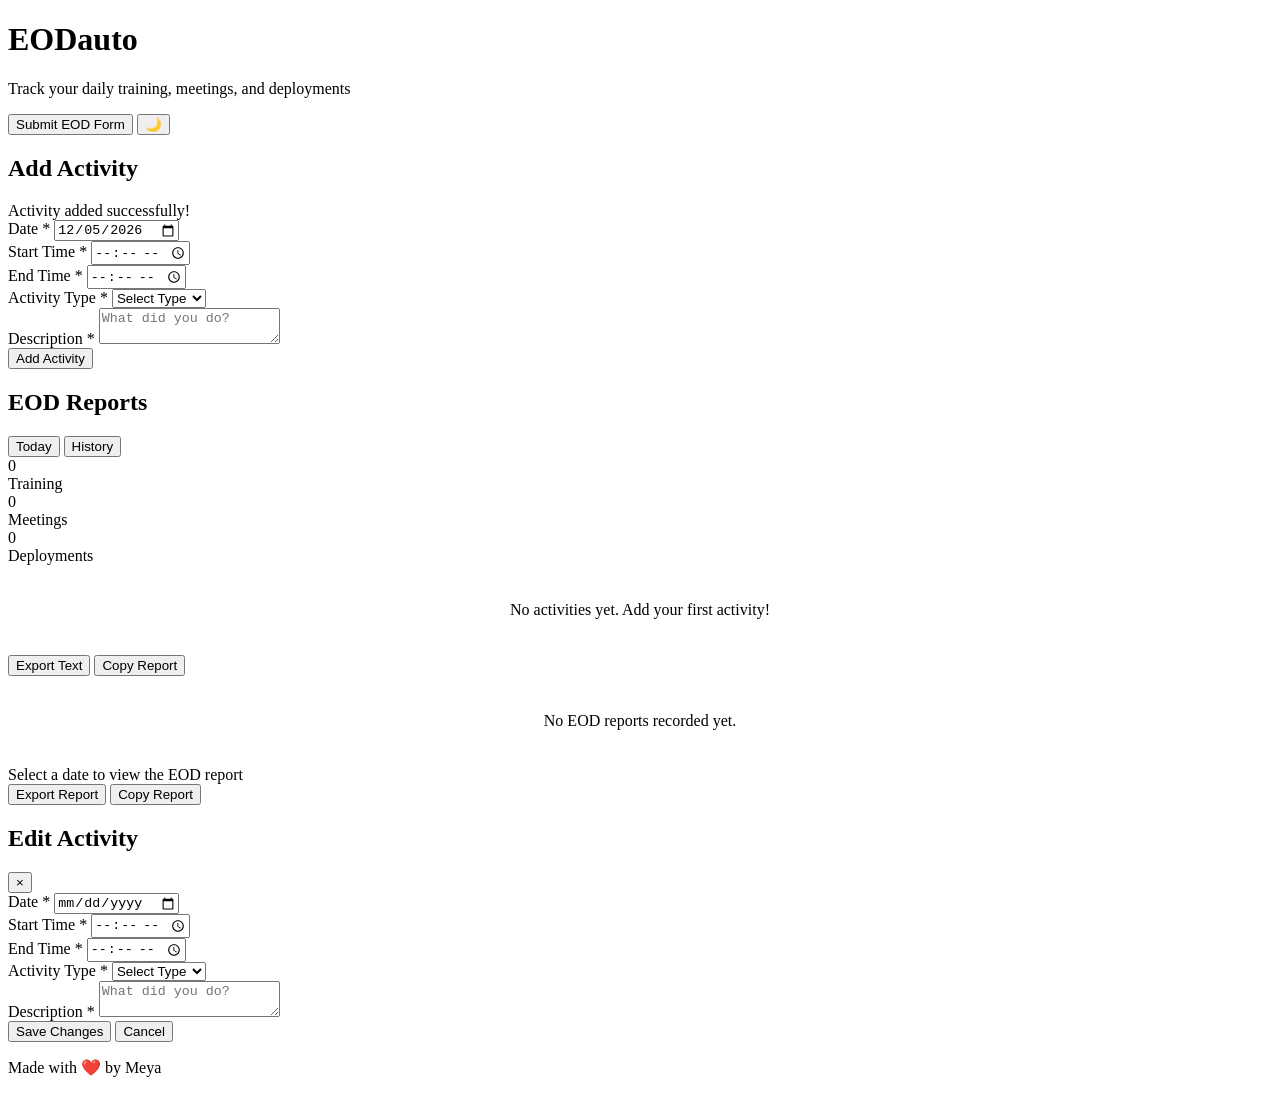
==== index.html @ 08f1afaf "moved script to script.js, added logic for existing time (auto-appends on the latest instead of curr" ====
<!DOCTYPE html>
<html lang="en">
<head>
    <meta charset="UTF-8">
    <meta name="viewport" content="width=device-width, initial-scale=1.0">
    <title>EOD Auto</title>
    <link rel="stylesheet" href="styles.css">
</head>
<body>
    <div class="toast-container" id="toastContainer"></div>

    <div class="main-wrapper">
        <div class="container">
            <header>
                <div class="header-center">
                    <h1> EODauto</h1>
                    <p>Track your daily training, meetings, and deployments</p>
                </div>
                <div class="header-actions">
                    <button class="forms-button" onclick="openForms()"> Submit EOD Form</button>
                    <button class="theme-toggle" onclick="toggleTheme()" title="Toggle light/dark mode">🌙</button>
                </div>
            </header>

            <div class="main-content">
                <!-- Input Form -->
                <div class="card">
                    <h2>Add Activity</h2>
                    
                    <div class="success" id="successMessage">Activity added successfully!</div>
                    <div class="error" id="formError"></div>

                    <form id="entryForm">
                        <div class="form-group">
                            <label for="date">Date *</label>
                            <input type="date" id="date" required>
                        </div>

                        <div class="form-group">
                            <label for="startTime">Start Time *</label>
                            <input type="time" id="startTime" required>
                        </div>

                        <div class="form-group">
                            <label for="endTime">End Time *</label>
                            <input type="time" id="endTime" required>
                        </div>

                        <div class="form-group">
                            <label for="activityType">Activity Type *</label>
                            <select id="activityType" required>
                                <option value="">Select Type</option>
                                <option value="training">Training</option>
                                <option value="meeting">Meeting</option>
                                <option value="deployment">Deployment</option>
                            </select>
                        </div>

                        <div class="form-group">
                            <label for="description">Description *</label>
                            <textarea id="description" placeholder="What did you do?" required></textarea>
                        </div>

                        <button type="submit">Add Activity</button>
                    </form>
                </div>

                <!-- Activities View -->
                <div class="card">
                    <h2>EOD Reports</h2>
                    
                    <div class="tabs">
                        <button class="tab-button active" onclick="switchTab('today')">Today</button>
                        <button class="tab-button" onclick="switchTab('history')">History</button>
                    </div>

                    <!-- Today's Tab -->
                    <div class="tab-content active" id="todayTab">
                        <div class="stats" id="stats">
                            <div class="stat">
                                <div class="stat-number" id="trainingCount">0</div>
                                <div class="stat-label">Training</div>
                            </div>
                            <div class="stat">
                                <div class="stat-number" id="meetingCount">0</div>
                                <div class="stat-label">Meetings</div>
                            </div>
                            <div class="stat">
                                <div class="stat-number" id="deploymentCount">0</div>
                                <div class="stat-label">Deployments</div>
                            </div>
                        </div>

                        <div class="entries-list" id="entriesList">
                            <p style="color: var(--text-secondary); text-align: center; padding: 20px;">No activities yet. Add your first activity!</p>
                        </div>

                        <div class="export-section">
                            <div class="export-buttons">
                                <button onclick="exportToText()"> Export Text</button>
                                <button onclick="copyToClipboard()"> Copy Report</button>
                            </div>
                        </div>
                    </div>

                    <!-- History Tab -->
                    <div class="tab-content" id="historyTab">
                        <div class="date-list" id="dateList">
                            <p style="color: var(--text-secondary); text-align: center; padding: 20px;">No EOD reports recorded yet.</p>
                        </div>

                        <div class="report-display empty" id="reportDisplay">
                            Select a date to view the EOD report
                        </div>

                        <div class="export-section">
                            <div class="export-buttons">
                                <button onclick="exportSelectedReport()"> Export Report</button>
                                <button onclick="copySelectedReport()"> Copy Report</button>
                            </div>
                        </div>
                    </div>
                </div>
            </div>
        </div>
    </div>

    <!-- Edit Modal -->
    <div class="modal" id="editModal">
        <div class="modal-content">
            <div class="modal-header">
                <h2>Edit Activity</h2>
                <button class="close-modal" onclick="closeEditModal()">&times;</button>
            </div>
            
            <form id="editForm">
                <div class="form-group">
                    <label for="editDate">Date *</label>
                    <input type="date" id="editDate" required>
                </div>

                <div class="form-group">
                    <label for="editStartTime">Start Time *</label>
                    <input type="time" id="editStartTime" required>
                </div>

                <div class="form-group">
                    <label for="editEndTime">End Time *</label>
                    <input type="time" id="editEndTime" required>
                </div>

                <div class="form-group">
                    <label for="editActivityType">Activity Type *</label>
                    <select id="editActivityType" required>
                        <option value="">Select Type</option>
                        <option value="training">Training</option>
                        <option value="meeting">Meeting</option>
                        <option value="deployment">Deployment</option>
                    </select>
                </div>

                <div class="form-group">
                    <label for="editDescription">Description *</label>
                    <textarea id="editDescription" placeholder="What did you do?" required></textarea>
                </div>

                <div class="error" id="editError"></div>

                <div class="modal-buttons">
                    <button type="submit">Save Changes</button>
                    <button type="button" onclick="closeEditModal()">Cancel</button>
                </div>
            </form>
        </div>
    </div>

    <footer>
        <p>Made with <span class="love-heart">❤️</span> by Meya</p>
    </footer>

    <script src="script.js"></script>
</body>
</html>
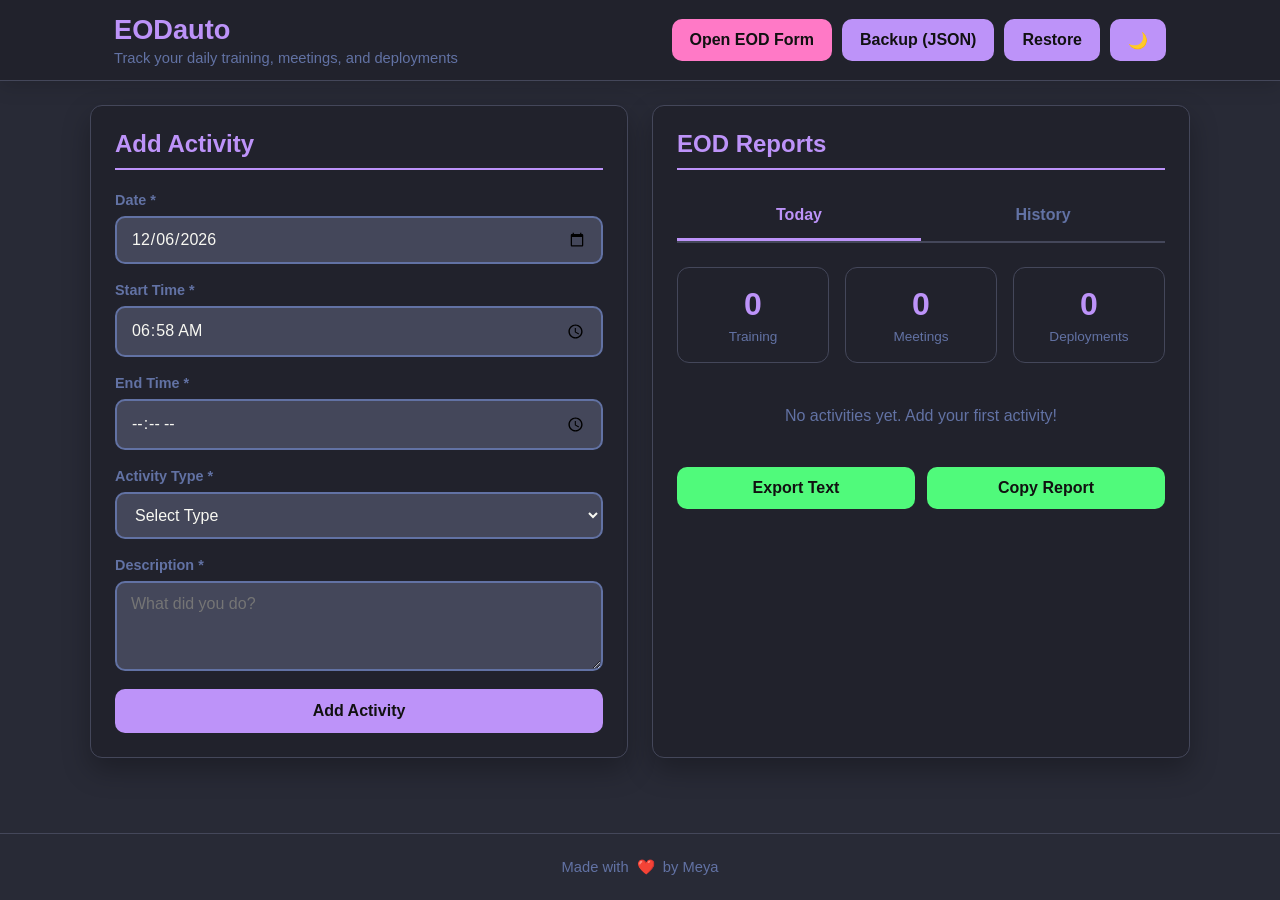
==== commit 9b73e659: "feat: redesign header, implement JSON backup/restore, and optimize mobile experience" ====
--- a/index.html
+++ b/index.html
@@ -1,183 +1,525 @@
 <!DOCTYPE html>
 <html lang="en">
+
 <head>
     <meta charset="UTF-8">
     <meta name="viewport" content="width=device-width, initial-scale=1.0">
-    <title>EOD Auto</title>
+    <title>EODauto</title>
+
     <link rel="stylesheet" href="styles.css">
 </head>
+
 <body>
+
+    <!-- Toast Notifications -->
     <div class="toast-container" id="toastContainer"></div>
 
-    <div class="main-wrapper">
+    <!-- Header -->
+    <header class="site-header">
+
+        <div class="header-content">
+
+            <div class="header-branding">
+                <h1>EODauto</h1>
+                <p>Track your daily training, meetings, and deployments</p>
+            </div>
+
+            <!-- Mobile Menu Button -->
+            <button
+                id="menuToggle"
+                class="menu-toggle"
+                aria-label="Toggle navigation"
+                aria-expanded="false"
+                aria-controls="headerControls">
+
+                <span></span>
+                <span></span>
+                <span></span>
+
+            </button>
+
+            <!-- Navigation -->
+            <nav
+                id="headerControls"
+                class="header-controls"
+                aria-label="Application Navigation">
+
+                <button
+                    class="forms-button"
+                    id="formsBtn"
+                    type="button">
+
+                    Open EOD Form
+
+                </button>
+
+                <button
+                    class="backup-button"
+                    id="backupBtn"
+                    type="button">
+
+                    Backup (JSON)
+
+                </button>
+
+                <button
+                    class="restore-button"
+                    id="restoreBtn"
+                    type="button">
+
+                    Restore
+
+                </button>
+
+                <input
+                    class="restore-input"
+                    id="restoreInput"
+                    type="file"
+                    accept="application/json,.json">
+
+                <button
+                    class="theme-toggle"
+                    id="themeToggle"
+                    type="button"
+                    title="Toggle Theme">
+
+                    🌙
+                </button>
+            </nav>
+        </div>
+    </header>
+
+    <!-- Main -->
+    <main class="main-wrapper">
+
         <div class="container">
-            <header>
-                <div class="header-center">
-                    <h1> EODauto</h1>
-                    <p>Track your daily training, meetings, and deployments</p>
-                </div>
-                <div class="header-actions">
-                    <button class="forms-button" onclick="openForms()"> Submit EOD Form</button>
-                    <button class="theme-toggle" onclick="toggleTheme()" title="Toggle light/dark mode">🌙</button>
-                </div>
-            </header>
 
             <div class="main-content">
-                <!-- Input Form -->
-                <div class="card">
+
+                <!-- Activity Form -->
+                <section class="card">
+
                     <h2>Add Activity</h2>
-                    
-                    <div class="success" id="successMessage">Activity added successfully!</div>
-                    <div class="error" id="formError"></div>
+
+                    <div
+                        class="success"
+                        id="successMessage">
+
+                        Activity added successfully!
+                    </div>
+
+                    <div
+                        class="error"
+                        id="formError">
+                    </div>
 
                     <form id="entryForm">
                         <div class="form-group">
-                            <label for="date">Date *</label>
-                            <input type="date" id="date" required>
+                            <label for="date">
+                                Date *
+                            </label>
+
+                            <input
+                                type="date"
+                                id="date"
+                                required>
                         </div>
 
                         <div class="form-group">
-                            <label for="startTime">Start Time *</label>
-                            <input type="time" id="startTime" required>
+
+                            <label for="startTime">
+                                Start Time *
+                            </label>
+
+                            <input
+                                type="time"
+                                id="startTime"
+                                required>
+
                         </div>
 
                         <div class="form-group">
-                            <label for="endTime">End Time *</label>
-                            <input type="time" id="endTime" required>
+                            <label for="endTime">
+                                End Time *
+                            </label>
+
+                            <input
+                                type="time"
+                                id="endTime"
+                                required>
                         </div>
 
                         <div class="form-group">
-                            <label for="activityType">Activity Type *</label>
-                            <select id="activityType" required>
+                            <label for="activityType">
+                                Activity Type *
+                            </label>
+
+                            <select
+                                id="activityType"
+                                required>
+
                                 <option value="">Select Type</option>
                                 <option value="training">Training</option>
                                 <option value="meeting">Meeting</option>
                                 <option value="deployment">Deployment</option>
+
                             </select>
+
                         </div>
 
                         <div class="form-group">
-                            <label for="description">Description *</label>
-                            <textarea id="description" placeholder="What did you do?" required></textarea>
-                        </div>
-
-                        <button type="submit">Add Activity</button>
+
+                            <label for="description">
+                                Description *
+                            </label>
+
+                            <textarea
+                                id="description"
+                                placeholder="What did you do?"
+                                required></textarea>
+                        </div>
+
+                        <button type="submit">
+                            Add Activity
+                        </button>
                     </form>
-                </div>
-
-                <!-- Activities View -->
-                <div class="card">
+                </section>
+
+                <!-- Reports -->
+                <section class="card">
+
                     <h2>EOD Reports</h2>
-                    
-                    <div class="tabs">
-                        <button class="tab-button active" onclick="switchTab('today')">Today</button>
-                        <button class="tab-button" onclick="switchTab('history')">History</button>
+                    <div
+                        class="tabs"
+                        id="reportTabs">
+
+                        <button
+                            class="tab-button active"
+                            data-tab="today">
+                            Today
+                        </button>
+
+                        <button
+                            class="tab-button"
+                            data-tab="history">
+                            History
+                        </button>
                     </div>
 
-                    <!-- Today's Tab -->
-                    <div class="tab-content active" id="todayTab">
-                        <div class="stats" id="stats">
+                    <!-- Today -->
+
+                    <div
+                        class="tab-content active"
+                        id="todayTab">
+                        <div
+                            class="stats"
+                            id="stats">
                             <div class="stat">
-                                <div class="stat-number" id="trainingCount">0</div>
-                                <div class="stat-label">Training</div>
+                                <div
+                                    class="stat-number"
+                                    id="trainingCount">
+                                    0
+                                </div>
+                                <div class="stat-label">
+                                    Training
+                                </div>
                             </div>
                             <div class="stat">
-                                <div class="stat-number" id="meetingCount">0</div>
-                                <div class="stat-label">Meetings</div>
+                                <div
+                                    class="stat-number"
+                                    id="meetingCount">
+                                    0
+                                </div>
+                                <div class="stat-label">
+                                    Meetings
+                                </div>
                             </div>
+
                             <div class="stat">
-                                <div class="stat-number" id="deploymentCount">0</div>
-                                <div class="stat-label">Deployments</div>
+
+                                <div
+                                    class="stat-number"
+                                    id="deploymentCount">
+                                    0
+                                </div>
+
+                                <div class="stat-label">
+                                    Deployments
+                                </div>
                             </div>
                         </div>
 
-                        <div class="entries-list" id="entriesList">
-                            <p style="color: var(--text-secondary); text-align: center; padding: 20px;">No activities yet. Add your first activity!</p>
+                        <div
+                            class="entries-list"
+                            id="entriesList">
+
+                            <p class="empty-message">
+                                No activities yet. Add your first activity!
+                            </p>
                         </div>
 
                         <div class="export-section">
+
                             <div class="export-buttons">
-                                <button onclick="exportToText()"> Export Text</button>
-                                <button onclick="copyToClipboard()"> Copy Report</button>
+
+                                <button id="exportTextBtn">
+
+                                    Export Text
+
+                                </button>
+
+                                <button id="copyReportBtn">
+
+                                    Copy Report
+
+                                </button>
                             </div>
                         </div>
                     </div>
 
-                    <!-- History Tab -->
-                    <div class="tab-content" id="historyTab">
-                        <div class="date-list" id="dateList">
-                            <p style="color: var(--text-secondary); text-align: center; padding: 20px;">No EOD reports recorded yet.</p>
-                        </div>
-
-                        <div class="report-display empty" id="reportDisplay">
+                    <!-- History -->
+
+                    <div
+                        class="tab-content"
+                        id="historyTab">
+
+                        <div
+                            class="date-list"
+                            id="dateList">
+
+                            <p class="empty-message">
+
+                                No EOD reports recorded yet.
+
+                            </p>
+                        </div>
+
+                        <div
+                            class="report-display empty"
+                            id="reportDisplay">
+
                             Select a date to view the EOD report
+
                         </div>
 
                         <div class="export-section">
+
                             <div class="export-buttons">
-                                <button onclick="exportSelectedReport()"> Export Report</button>
-                                <button onclick="copySelectedReport()"> Copy Report</button>
+
+                                <button id="exportHistoryBtn">
+
+                                    Export Report
+
+                                </button>
+
+                                <button id="copyHistoryBtn">
+
+                                    Copy Report
+
+                                </button>
                             </div>
                         </div>
                     </div>
-                </div>
+                </section>
             </div>
         </div>
-    </div>
+    </main>
 
     <!-- Edit Modal -->
-    <div class="modal" id="editModal">
+
+    <div
+        class="modal"
+        id="editModal">
+
         <div class="modal-content">
+
             <div class="modal-header">
+
                 <h2>Edit Activity</h2>
-                <button class="close-modal" onclick="closeEditModal()">&times;</button>
+
             </div>
-            
+
             <form id="editForm">
+
                 <div class="form-group">
-                    <label for="editDate">Date *</label>
-                    <input type="date" id="editDate" required>
+
+                    <label for="editDate">
+                        Date *
+                    </label>
+
+                    <input
+                        type="date"
+                        id="editDate"
+                        required>
+
                 </div>
 
                 <div class="form-group">
-                    <label for="editStartTime">Start Time *</label>
-                    <input type="time" id="editStartTime" required>
+
+                    <label for="editStartTime">
+                        Start Time *
+                    </label>
+
+                    <input
+                        type="time"
+                        id="editStartTime"
+                        required>
+
                 </div>
 
                 <div class="form-group">
-                    <label for="editEndTime">End Time *</label>
-                    <input type="time" id="editEndTime" required>
+
+                    <label for="editEndTime">
+                        End Time *
+                    </label>
+
+                    <input
+                        type="time"
+                        id="editEndTime"
+                        required>
+
                 </div>
 
                 <div class="form-group">
-                    <label for="editActivityType">Activity Type *</label>
-                    <select id="editActivityType" required>
+
+                    <label for="editActivityType">
+                        Activity Type *
+                    </label>
+
+                    <select
+                        id="editActivityType"
+                        required>
+
                         <option value="">Select Type</option>
                         <option value="training">Training</option>
                         <option value="meeting">Meeting</option>
                         <option value="deployment">Deployment</option>
+
                     </select>
+
                 </div>
 
                 <div class="form-group">
-                    <label for="editDescription">Description *</label>
-                    <textarea id="editDescription" placeholder="What did you do?" required></textarea>
-                </div>
-
-                <div class="error" id="editError"></div>
+
+                    <label for="editDescription">
+
+                        Description *
+
+                    </label>
+
+                    <textarea
+                        id="editDescription"
+                        required></textarea>
+
+                </div>
+
+                <div
+                    class="error"
+                    id="editError">
+
+                </div>
 
                 <div class="modal-buttons">
-                    <button type="submit">Save Changes</button>
-                    <button type="button" onclick="closeEditModal()">Cancel</button>
+
+                    <button type="submit">
+
+                        Save Changes
+
+                    </button>
+
+                    <button
+                        type="button"
+                        id="cancelEditBtn">
+
+                        Cancel
+
+                    </button>
                 </div>
             </form>
         </div>
     </div>
 
+    <!-- Backup Modal -->
+<div
+    id="backupModal"
+    class="modal">
+
+    <div class="modal-content backup-modal">
+
+        <div class="modal-header">
+
+            <h2>Backup Activities</h2>
+
+            <p class="modal-subtitle">
+                Select which dates you want to include in the backup.
+            </p>
+
+        </div>
+
+        <div class="backup-controls">
+
+            <label class="checkbox-row">
+
+                <input
+                    type="checkbox"
+                    id="backupSelectAll"
+                    checked>
+
+                <span>Select All</span>
+            </label>
+        </div>
+
+        <div
+            id="backupDateList"
+            class="backup-date-list">
+
+            <!-- Populated by JavaScript -->
+
+        </div>
+
+        <div
+            id="backupSummary"
+            class="backup-summary">
+
+            Selected:
+            <strong>0 dates</strong>
+            •
+            <strong>0 activities</strong>
+
+        </div>
+
+        <div class="modal-actions">
+
+            <button
+                type="button"
+                id="cancelBackupBtn"
+                class="btn-secondary">
+
+                Cancel
+
+            </button>
+
+            <button
+                type="button"
+                id="confirmBackupBtn"
+                class="btn-primary">
+
+                Download Backup
+
+            </button>
+        </div>
+    </div>
+</div>
+
     <footer>
-        <p>Made with <span class="love-heart">❤️</span> by Meya</p>
+        <p>
+            Made with
+            <span class="love-heart">❤️</span>
+            by Meya
+        </p>
     </footer>
 
     <script src="script.js"></script>
+
 </body>
 </html>
--- a/styles.css
+++ b/styles.css
@@ -0,0 +1,2016 @@
+/* =========================================================
+   RESET
+========================================================= */
+
+*,
+*::before,
+*::after{
+    margin:0;
+    padding:0;
+    box-sizing:border-box;
+}
+
+/* =========================================================
+   THEME VARIABLES
+========================================================= */
+
+:root{
+
+    --bg-primary:#282a36;
+    --bg-secondary:#21222c;
+
+    --card-bg:#21222c;
+
+    --text-primary:#f8f8f2;
+    --text-secondary:#6272a4;
+
+    --border:#44475a;
+
+    --primary:#bd93f9;
+    --primary-hover:#a080d5;
+
+    --success:#50fa7b;
+    --danger:#ff5555;
+    --info:#8be9fd;
+
+    --input-bg:#44475a;
+    --input-border:#6272a4;
+
+    --shadow:0 12px 28px rgba(0,0,0,.28);
+
+    --radius:12px;
+
+    --transition:.25s ease;
+
+}
+
+/* =========================================================
+   LIGHT MODE
+========================================================= */
+
+body.light-mode{
+
+    --bg-primary:#f7f8fb;
+    --bg-secondary:#ffffff;
+
+    --card-bg:#ffffff;
+
+    --text-primary:#2d2d3d;
+    --text-secondary:#a68ccf;
+
+    --border:#e6e4ef;
+
+    --input-bg:#f5f5f5;
+    --input-border:#dddddd;
+
+}
+
+/* =========================================================
+   BODY
+========================================================= */
+
+html{
+
+    scroll-behavior:smooth;
+
+}
+
+body{
+
+    font-family:
+        -apple-system,
+        BlinkMacSystemFont,
+        "Segoe UI",
+        Roboto,
+        sans-serif;
+
+    background:var(--bg-primary);
+
+    color:var(--text-primary);
+
+    margin:0;
+
+    min-height:100vh;
+
+    display:flex;
+
+    flex-direction:column;
+
+    transition:
+        background .3s,
+        color .3s;
+
+}
+
+/* =========================================================
+   WRAPPER
+========================================================= */
+
+.main-wrapper{
+
+    flex:1;
+
+    padding:24px;
+
+}
+
+.container{
+
+    width:min(1100px,100%);
+
+    margin-inline:auto;
+
+}
+
+/* =========================================================
+   HEADER
+========================================================= */
+
+.site-header{
+
+    position:sticky;
+
+    top:0;
+
+    z-index:1000;
+
+    background:var(--card-bg);
+
+    border-bottom:1px solid var(--border);
+
+    box-shadow:0 4px 20px rgba(0,0,0,.15);
+
+    backdrop-filter:blur(12px);
+
+}
+
+.header-content{
+
+    width:min(1100px,100%);
+
+    margin:auto;
+
+    display:flex;
+
+    justify-content:space-between;
+
+    align-items:center;
+
+    gap:24px;
+
+    padding:14px 24px;
+
+}
+
+.header-branding{
+
+    display:flex;
+
+    flex-direction:column;
+
+    gap:4px;
+
+}
+
+.header-branding h1{
+
+    color:var(--primary);
+
+    font-size:1.7rem;
+
+    font-weight:700;
+
+}
+
+.header-branding p{
+
+    color:var(--text-secondary);
+
+    font-size:.92rem;
+
+}
+
+/* =========================================================
+   NAVIGATION
+========================================================= */
+
+.header-controls{
+
+    display:flex;
+
+    align-items:center;
+
+    gap:10px;
+
+}
+
+/* =========================================================
+   BUTTON BASE
+========================================================= */
+
+.header-controls button,
+.menu-toggle{
+
+    border:none;
+
+    border-radius:10px;
+
+    cursor:pointer;
+
+    font-weight:600;
+
+    transition:all var(--transition);
+
+}
+
+.header-controls button{
+
+    min-height:42px;
+
+    padding:0 18px;
+
+    white-space:nowrap;
+
+}
+
+/* =========================================================
+   BUTTON COLORS
+========================================================= */
+
+.forms-button{
+
+    background:#ff79c6;
+
+    color:#111;
+
+}
+
+.forms-button:hover{
+
+    background:#ff5ca7;
+
+}
+
+.backup-button,
+.restore-button,
+.theme-toggle{
+
+    background:var(--primary);
+
+    color:#111;
+
+}
+
+.backup-button:hover,
+.restore-button:hover,
+.theme-toggle:hover{
+
+    background:var(--primary-hover);
+
+}
+
+/* =========================================================
+   HAMBURGER
+========================================================= */
+
+.menu-toggle{
+
+    display:none;
+
+    width:46px;
+
+    height:46px;
+
+    background:transparent;
+
+    padding:0;
+
+}
+
+.menu-toggle span{
+
+    display:block;
+
+    width:24px;
+
+    height:2px;
+
+    background:var(--text-primary);
+
+    margin:5px auto;
+
+    transition:.25s;
+
+}
+
+.menu-toggle.active span:nth-child(1){
+
+    transform:
+        translateY(7px)
+        rotate(45deg);
+
+}
+
+.menu-toggle.active span:nth-child(2){
+
+    opacity:0;
+
+}
+
+.menu-toggle.active span:nth-child(3){
+
+    transform:
+        translateY(-7px)
+        rotate(-45deg);
+
+}
+
+.restore-input{
+
+    display:none;
+
+}
+
+/* =========================================================
+   MAIN GRID
+========================================================= */
+
+.main-content{
+
+    display:grid;
+
+    grid-template-columns:
+
+        minmax(320px,1fr)
+        minmax(320px,1fr);
+
+    gap:24px;
+
+}
+
+/* =========================================================
+   CARDS
+========================================================= */
+
+.card{
+
+    background:var(--card-bg);
+
+    border:1px solid var(--border);
+
+    border-radius:var(--radius);
+
+    padding:24px;
+
+    box-shadow:var(--shadow);
+
+}
+
+.card h2{
+
+    color:var(--primary);
+
+    margin-bottom:22px;
+
+    padding-bottom:10px;
+
+    border-bottom:2px solid var(--primary);
+
+}
+
+.modal-buttons,
+.modal-actions{
+
+    display:flex;
+
+    justify-content:flex-end;
+
+    gap:12px;
+
+    padding:20px 24px 24px;
+
+}
+
+.modal-actions button{
+
+    border:none;
+
+    border-radius:var(--radius);
+
+    padding:12px 22px;
+
+    cursor:pointer;
+
+    font-weight:600;
+
+    transition:var(--transition);
+
+}
+
+/* Cancel Button */
+
+#cancelBackupBtn{
+
+    background:transparent;
+
+    color:var(--text-secondary);
+
+    border:1px solid var(--border);
+
+}
+
+#cancelBackupBtn:hover{
+
+    background:var(--border);
+
+    color:var(--text-primary);
+
+}
+
+/* Download Button */
+
+#confirmBackupBtn{
+
+    background:var(--primary);
+
+    color:var(--text-primary);
+
+}
+
+#confirmBackupBtn:hover{
+
+    background:var(--primary-hover);
+
+    transform:translateY(-2px);
+
+}
+
+.btn-secondary{
+
+    background:transparent;
+
+    color:var(--text-secondary);
+
+    border:1px solid var(--border);
+
+}
+
+.btn-secondary:hover{
+
+    background:var(--border);
+
+    color:var(--text-primary);
+
+}
+
+.btn-primary{
+
+    background:var(--primary);
+
+    color:var(--text-primary);
+
+}
+
+.btn-primary:hover{
+
+    background:var(--primary-hover);
+
+    transform:translateY(-2px);
+
+}
+    .entry-actions{
+
+        flex-direction:column;
+
+    }
+
+    .edit-btn,
+    .delete-btn{
+
+        width:100%;
+
+    }
+
+    .modal-buttons button[type="button"],
+#cancelBackupBtn{
+
+    background:transparent;
+
+    color:var(--text-secondary);
+
+    border:1px solid var(--border);
+
+}
+
+.modal-buttons button[type="button"]:hover,
+#cancelBackupBtn:hover{
+
+    background:var(--border);
+
+    color:var(--text-primary);
+
+}
+
+
+/* =========================================================
+   MOBILE
+========================================================= */
+
+@media (max-width:900px){
+
+    .main-content{
+
+        grid-template-columns:1fr;
+
+    }
+
+}
+
+@media (max-width:640px){
+
+    .main-wrapper{
+
+        padding:16px;
+
+    }
+
+    .header-content{
+
+        flex-wrap:wrap;
+
+        gap:16px;
+
+        padding:14px 16px;
+
+    }
+
+    .menu-toggle{
+
+        display:block;
+
+    }
+
+    .header-controls{
+
+        display:none;
+
+        width:100%;
+
+        flex-direction:column;
+
+        gap:12px;
+
+        animation:menuDrop .25s ease;
+
+    }
+
+    .header-controls.show{
+
+        display:flex;
+
+    }
+
+    .header-controls button{
+
+        width:100%;
+
+    }
+
+}
+
+@keyframes menuDrop{
+
+    from{
+
+        opacity:0;
+
+        transform:translateY(-12px);
+
+    }
+
+    to{
+
+        opacity:1;
+
+        transform:none;
+
+    }
+
+}
+/* =========================================================
+   FORM ELEMENTS
+========================================================= */
+
+.form-group{
+    display:flex;
+    flex-direction:column;
+    gap:8px;
+    margin-bottom:18px;
+}
+
+label{
+    font-size:.9rem;
+    font-weight:600;
+    color:var(--text-secondary);
+}
+
+input,
+select,
+textarea{
+
+    width:100%;
+
+    border:2px solid var(--input-border);
+
+    border-radius:10px;
+
+    background:var(--input-bg);
+
+    color:var(--text-primary);
+
+    padding:12px 14px;
+
+    font:inherit;
+
+    transition:
+        border-color .2s,
+        box-shadow .2s,
+        background .2s;
+
+}
+
+input:focus,
+select:focus,
+textarea:focus{
+
+    outline:none;
+
+    border-color:var(--primary);
+
+    box-shadow:
+        0 0 0 4px rgba(189,147,249,.12);
+
+}
+
+textarea{
+
+    resize:vertical;
+
+    min-height:90px;
+
+}
+
+/* =========================================================
+   BUTTONS
+========================================================= */
+
+button{
+
+    border:none;
+
+    border-radius:10px;
+
+    cursor:pointer;
+
+    font:inherit;
+
+    font-weight:600;
+
+    transition:.2s;
+
+}
+
+form button[type="submit"]{
+
+    width:100%;
+
+    background:var(--primary);
+
+    color:#111;
+
+    padding:13px;
+
+}
+
+form button[type="submit"]:hover{
+
+    background:var(--primary-hover);
+
+}
+
+button:active{
+
+    transform:scale(.98);
+
+}
+
+/* =========================================================
+   SUCCESS / ERROR
+========================================================= */
+
+.success,
+.error{
+
+    display:none;
+
+    border-radius:10px;
+
+    padding:12px 16px;
+
+    margin-bottom:18px;
+
+    font-weight:600;
+
+}
+
+.success{
+
+    background:var(--success);
+
+    color:#111;
+
+}
+
+.error{
+
+    background:rgba(255,85,85,.15);
+
+    color:var(--danger);
+
+    border:1px solid rgba(255,85,85,.3);
+
+}
+
+.success.show,
+.error.show{
+
+    display:block;
+
+}
+
+/* =========================================================
+   TABS
+========================================================= */
+
+.tabs{
+
+    display:flex;
+
+    margin-bottom:24px;
+
+    border-bottom:2px solid var(--border);
+
+}
+
+.tab-button{
+
+    flex:1;
+
+    background:none;
+
+    color:var(--text-secondary);
+
+    border-radius:0;
+
+    padding:14px;
+
+    border-bottom:3px solid transparent;
+
+}
+
+.tab-button.active{
+
+    color:var(--primary);
+
+    border-bottom-color:var(--primary);
+
+}
+
+.tab-content{
+
+    display:none;
+
+}
+
+.tab-content.active{
+
+    display:block;
+
+}
+
+/* =========================================================
+   STATS
+========================================================= */
+
+.stats{
+
+    display:grid;
+
+    grid-template-columns:repeat(3,1fr);
+
+    gap:16px;
+
+    margin-bottom:24px;
+
+}
+
+.stat{
+
+    background:var(--bg-secondary);
+
+    border:1px solid var(--border);
+
+    border-radius:12px;
+
+    padding:18px;
+
+    text-align:center;
+
+    transition:.25s;
+
+}
+
+.stat:hover{
+
+    transform:translateY(-4px);
+
+}
+
+.stat-number{
+
+    font-size:2rem;
+
+    color:var(--primary);
+
+    font-weight:700;
+
+}
+
+.stat-label{
+
+    margin-top:6px;
+
+    color:var(--text-secondary);
+
+    font-size:.85rem;
+
+}
+
+/* =========================================================
+   ENTRIES
+========================================================= */
+
+.entries-list{
+
+    display:flex;
+
+    flex-direction:column;
+
+    gap:12px;
+
+    max-height:420px;
+
+    overflow:auto;
+
+}
+
+.entry-item{
+
+    display:flex;
+
+    justify-content:space-between;
+
+    align-items:flex-start;
+
+    gap:16px;
+
+    background:var(--bg-secondary);
+
+    border-left:5px solid var(--primary);
+
+    border-radius:12px;
+
+    padding:16px;
+
+    transition:.2s;
+
+}
+
+.entry-item:hover{
+
+    transform:translateX(4px);
+
+}
+
+.entry-item.training{
+
+    border-left-color:#8be9fd;
+
+}
+
+.entry-item.meeting{
+
+    border-left-color:#ff5555;
+
+}
+
+.entry-item.deployment{
+
+    border-left-color:#50fa7b;
+
+}
+
+.entry-content{
+
+    flex:1;
+
+}
+
+.entry-time{
+
+    font-weight:700;
+
+    margin-bottom:6px;
+
+}
+
+.entry-description{
+
+    color:var(--text-secondary);
+
+    line-height:1.45;
+
+}
+
+.entry-type{
+
+    display:inline-flex;
+
+    align-items:center;
+
+    justify-content:center;
+
+    margin-left:10px;
+
+    padding:4px 10px;
+
+    border-radius:999px;
+
+    font-size:.72rem;
+
+    text-transform:uppercase;
+
+    font-weight:700;
+
+}
+
+.entry-type.training{
+
+    background:#8be9fd;
+
+    color:#111;
+
+}
+
+.entry-type.meeting{
+
+    background:#ff5555;
+
+    color:#fff;
+
+}
+
+.entry-type.deployment{
+
+    background:#50fa7b;
+
+    color:#111;
+
+}
+
+.entry-actions{
+
+    display:flex;
+
+    gap:8px;
+
+}
+
+.edit-btn,
+.delete-btn{
+
+    width:auto;
+
+    min-width:72px;
+
+    padding:8px 12px;
+
+    border-radius:8px;
+
+}
+
+.edit-btn{
+
+    background:#8be9fd;
+
+    color:#111;
+
+}
+
+.delete-btn{
+
+    background:#ff5555;
+
+    color:#fff;
+
+}
+
+/* =========================================================
+   HISTORY
+========================================================= */
+
+.date-list{
+
+    display:flex;
+
+    flex-direction:column;
+
+    gap:10px;
+
+    margin-bottom:18px;
+
+    max-height:260px;
+
+    overflow:auto;
+
+}
+
+.date-item{
+
+    background:var(--bg-secondary);
+
+    border-left:4px solid transparent;
+
+    border-radius:10px;
+
+    padding:14px;
+
+    transition:.2s;
+
+    cursor:pointer;
+
+}
+
+.date-item:hover{
+
+    transform:translateX(4px);
+
+}
+
+.date-item.active{
+
+    background:var(--primary);
+
+    color:#111;
+
+    border-left-color:#f1fa8c;
+
+}
+
+.date-label{
+
+    font-weight:700;
+
+}
+
+.date-summary{
+
+    font-size:.82rem;
+
+    margin-top:4px;
+
+    opacity:.8;
+
+}
+
+/* =========================================================
+   REPORT DISPLAY
+========================================================= */
+
+.report-display{
+
+    background:var(--bg-secondary);
+
+    border:1px solid var(--border);
+
+    border-radius:12px;
+
+    padding:18px;
+
+    font-family: "JetBrains Mono", Consolas, monospace;
+    
+    font-size: .92rem;
+
+    overflow-x:auto;
+
+    word-break:break-word;
+
+    line-height: 1.7;
+
+    max-height:380px;
+
+    overflow:auto;
+    
+    white-space: pre-wrap;
+
+}
+
+.report-display.empty{
+
+    display:flex;
+
+    justify-content:center;
+
+    align-items:center;
+
+    color:var(--text-secondary);
+
+    min-height:180px;
+
+    text-align:center;
+
+}
+
+/* =========================================================
+   EXPORT
+========================================================= */
+
+.export-section{
+
+    margin-top:22px;
+
+}
+
+.export-buttons{
+
+    display:grid;
+
+    grid-template-columns:repeat(2,1fr);
+
+    gap:12px;
+
+}
+
+.export-buttons button{
+
+    background:var(--success);
+
+    color:#111;
+
+    padding:12px;
+
+}
+
+.export-buttons button:hover{
+
+    filter:brightness(.95);
+
+}
+
+.empty-message{
+
+    color:var(--text-secondary);
+
+    text-align:center;
+
+    padding:32px 20px;
+
+}
+
+/* =========================================================
+   MODAL
+========================================================= */
+
+
+.modal{
+
+    position:fixed;
+
+    inset:0;
+
+    display:none;
+
+    justify-content:center;
+
+    align-items:center;
+
+    padding:24px;
+
+    background:rgba(0,0,0,.55);
+
+    backdrop-filter:blur(6px);
+
+    z-index:1000;
+
+}
+
+.modal.show{
+
+    display:flex;
+
+}
+
+.modal-header{
+
+    padding:24px 24px 18px;
+
+    border-bottom:1px solid var(--border);
+
+}
+
+.modal-header h2{
+
+    margin:0;
+
+    color:var(--primary);
+
+    font-size:1.5rem;
+
+}
+
+.modal-subtitle{
+
+    margin-top:8px;
+
+    color:var(--text-secondary);
+
+    line-height:1.5;
+
+}
+
+.modal-content{
+
+    width:min(95vw,560px);
+
+    max-height:90vh;
+
+    overflow:hidden;
+
+    display:flex;
+
+    flex-direction:column;
+
+    background:var(--card-bg);
+
+    color:var(--text-primary);
+
+    border:1px solid var(--border);
+
+    border-radius:18px;
+
+    box-shadow:var(--shadow);
+
+    animation:modalIn .2s ease;
+
+}
+
+.close-modal{
+
+    width:42px;
+
+    height:42px;
+
+    border:none;
+
+    border-radius:10px;
+
+    color:var(--text-secondary);
+
+    font-size:1.6rem;
+
+    cursor:pointer;
+
+    transition:.2s;
+
+}
+
+.close-modal:hover{
+
+    background:var(--bg-secondary);
+
+    color:var(--text-primary);
+
+    transform:rotate(90deg);
+
+}
+
+.modal-buttons{
+
+    display:grid;
+
+    grid-template-columns:1fr 1fr;
+
+    gap:12px;
+
+    margin-top:24px;
+
+}
+
+.modal-buttons button{
+
+    padding:12px;
+
+}
+
+.modal-buttons button:last-child{
+
+    background:var(--danger);
+
+    color:#fff;
+
+}
+
+.modal-content form{
+
+    flex:1;
+
+    overflow-y:auto;
+
+    padding:24px;
+
+    display:flex;
+
+    flex-direction:column;
+
+}
+
+/* ==========================================================
+   BACKUP MODAL
+========================================================== */
+
+.backup-controls{
+
+    padding:20px 24px 12px;
+
+}
+
+.backup-date-list{
+
+    display:flex;
+
+    flex-direction:column;
+
+    gap:12px;
+
+    padding:0 24px;
+
+    max-height:320px;
+
+    overflow-y:auto;
+
+}
+.backup-summary{
+
+    padding:18px 24px;
+
+    border-top:1px solid var(--border);
+
+    color:var(--text-secondary);
+
+}
+
+.backup-summary strong{
+
+    color:var(--text-primary);
+
+}
+
+/* ==========================================================
+   BACKUP DATE ROW
+========================================================== */
+
+.backup-date{
+
+    display:flex;
+
+    align-items:center;
+
+    gap:14px;
+
+    background:var(--bg-secondary);
+
+    border:1px solid var(--border);
+
+    border-radius:12px;
+
+    padding:14px 16px;
+
+    transition:var(--transition);
+
+    cursor:pointer;
+
+}
+
+.backup-date:hover{
+
+    border-color:var(--primary);
+
+    transform:translateY(-1px);
+
+}
+body.light-mode .backup-date:hover{
+
+    background:rgba(0,0,0,.03);
+
+}
+
+.backup-left{
+
+    display:flex;
+
+    align-items:center;
+
+    gap:14px;
+
+    flex:1;
+
+}
+
+.backup-left input{
+
+    width:18px;
+
+    height:18px;
+
+    cursor:pointer;
+
+}
+
+.backup-info{
+
+    flex:1;
+
+    display:flex;
+
+    flex-direction:column;
+
+    gap:6px;
+
+}
+
+.backup-date-title{
+
+    font-weight:600;
+
+}
+
+.backup-date-subtitle{
+
+    display:inline-flex;
+
+    align-items:center;
+
+    width:fit-content;
+
+    padding:4px 10px;
+
+    border-radius:999px;
+
+    background:rgba(189,147,249,.15);
+
+    color:var(--primary);
+
+    font-size:.8rem;
+
+    font-weight:600;
+
+}
+
+/* ==========================================================
+   CHECKBOX ROW
+========================================================== */
+
+.checkbox-row{
+
+    display:flex;
+
+    align-items:center;
+
+    gap:12px;
+
+    cursor:pointer;
+
+    user-select:none;
+
+}
+
+.checkbox-row input{
+
+    width:18px;
+
+    height:18px;
+
+}
+
+.backup-date-list::-webkit-scrollbar{
+
+    width:8px;
+
+}
+
+.backup-date-list::-webkit-scrollbar-thumb{
+
+    background:var(--border);
+
+    border-radius:999px;
+
+}
+
+@media (max-width:640px){
+
+.backup-date{
+
+    padding:12px;
+
+}
+
+.backup-summary{
+
+    text-align:center;
+
+}
+
+}
+
+/* =========================================================
+   TOASTS
+========================================================= */
+
+.toast-container{
+
+    position:fixed;
+
+    top:90px;
+
+    right:20px;
+
+    display:flex;
+
+    flex-direction:column;
+
+    gap:12px;
+
+    z-index:3000;
+
+    width:min(360px,calc(100vw - 32px));
+
+    pointer-events:none;
+
+}
+
+.toast{
+
+    display:flex;
+
+    align-items:center;
+
+    gap:12px;
+
+    padding:14px 16px;
+
+    border-left:4px solid var(--primary);
+
+    border-radius:12px;
+
+    background:var(--card-bg);
+
+    color:var(--text-primary);
+
+    box-shadow:var(--shadow);
+
+    animation:toastIn .25s ease;
+
+    pointer-events:auto;
+
+}
+
+.toast.success{
+
+    border-left-color:var(--success);
+
+}
+
+.toast.error{
+
+    border-left-color:var(--danger);
+
+}
+
+.toast.info{
+
+    border-left-color:var(--info);
+
+}
+
+.toast-icon{
+
+    font-size:1.2rem;
+
+    flex-shrink:0;
+
+}
+
+.toast-message{
+
+    flex:1;
+
+    line-height:1.4;
+
+}
+
+.toast-close{
+
+    border:none;
+
+    background:none;
+
+    color:var(--text-secondary);
+
+    font-size:1.2rem;
+
+    cursor:pointer;
+
+    width:auto;
+
+}
+
+.toast.removing{
+
+    animation:toastOut .25s forwards;
+
+}
+
+/* =========================================================
+   FOOTER
+========================================================= */
+
+footer{
+
+    margin-top:48px;
+
+    border-top:1px solid var(--border);
+
+    padding:24px;
+
+    text-align:center;
+
+    color:var(--text-secondary);
+
+}
+
+footer p{
+
+    font-size:.92rem;
+
+}
+
+.love-heart{
+
+    color:var(--danger);
+
+    margin-inline:4px;
+
+}
+
+/* =========================================================
+   SCROLLBAR
+========================================================= */
+
+.entries-list::-webkit-scrollbar,
+.date-list::-webkit-scrollbar,
+.report-display::-webkit-scrollbar{
+
+    width:8px;
+
+}
+
+.entries-list::-webkit-scrollbar-thumb,
+.date-list::-webkit-scrollbar-thumb,
+.report-display::-webkit-scrollbar-thumb{
+
+    background:var(--border);
+
+    border-radius:999px;
+
+}
+
+.entries-list::-webkit-scrollbar-thumb:hover,
+.date-list::-webkit-scrollbar-thumb:hover,
+.report-display::-webkit-scrollbar-thumb:hover{
+
+    background:var(--primary);
+
+}
+
+/* =========================================================
+   ANIMATIONS
+========================================================= */
+
+@keyframes fadeIn{
+
+    from{
+
+        opacity:0;
+
+    }
+
+    to{
+
+        opacity:1;
+
+    }
+
+}
+
+@keyframes modalUp{
+
+    from{
+
+        opacity:0;
+
+        transform:translateY(20px) scale(.96);
+
+    }
+
+    to{
+
+        opacity:1;
+
+        transform:none;
+
+    }
+
+}
+
+@keyframes toastIn{
+
+    from{
+
+        opacity:0;
+
+        transform:translateX(100%);
+
+    }
+
+    to{
+
+        opacity:1;
+
+        transform:none;
+
+    }
+
+}
+
+@keyframes toastOut{
+
+    to{
+
+        opacity:0;
+
+        transform:translateX(100%);
+
+    }
+
+}
+
+@keyframes modalIn{
+
+    from{
+
+        opacity:0;
+
+        transform:translateY(12px) scale(.98);
+
+    }
+
+    to{
+
+        opacity:1;
+
+        transform:none;
+
+    }
+
+}
+
+/* =========================================================
+   TABLET
+========================================================= */
+
+@media (max-width:900px){
+
+    .stats{
+
+        gap:12px;
+
+    }
+
+    .entry-item{
+
+        flex-direction:column;
+
+    }
+
+    .entry-actions{
+
+        width:100%;
+
+        justify-content:flex-end;
+
+    }
+
+}
+
+/* =========================================================
+   MOBILE
+========================================================= */
+
+@media (max-width:640px){
+
+    .stats{
+
+        grid-template-columns:repeat(3,1fr);
+
+        gap:8px;
+
+    }
+
+    .stat{
+
+        padding:14px 8px;
+
+    }
+
+    .stat-number{
+
+        font-size:1.5rem;
+
+    }
+
+    .stat-label{
+
+        font-size:.75rem;
+
+    }
+
+    .export-buttons{
+
+        grid-template-columns:1fr;
+
+    }
+
+    .modal{
+
+        padding:12px;
+
+    }
+
+.modal-content{
+
+    background:var(--card-bg);
+
+    color:var(--text-primary);
+
+    border:1px solid var(--border);
+
+    border-radius:18px;
+
+    box-shadow:0 18px 45px rgba(0,0,0,.35);
+
+    padding:24px;
+
+}
+
+.modal form{
+
+    display:flex;
+
+    flex-direction:column;
+
+    overflow-y:auto;
+
+    padding:24px;
+
+    gap:18px;
+
+}
+
+
+    .toast-container{
+
+    left:16px;
+
+    right:16px;
+
+    bottom:16px;
+
+    top:auto;
+
+    }
+
+    footer{
+
+        margin-top:32px;
+
+        padding:20px 12px;
+
+    }
+
+}
+
+/* =========================================================
+   SMALL DEVICES
+========================================================= */
+
+@media (max-width:400px){
+
+    .header-branding h1{
+
+        font-size:1.4rem;
+
+    }
+
+    .header-branding p{
+
+        font-size:.82rem;
+
+    }
+
+    .stats{
+
+        grid-template-columns:1fr;
+
+    }
+
+}
+
+@media (max-width:640px){
+
+.entry-item{
+
+    flex-direction:column;
+    align-items:stretch;
+    gap:16px;
+
+}
+
+.entry-actions{
+
+    width:100%;
+    display:flex;
+    gap:10px;
+
+}
+
+.entry-actions button{
+
+    flex:1;
+    min-height:44px;
+
+}
+
+input,
+select,
+textarea,
+button{
+
+    min-height:48px;
+
+}
+
+.stats{
+
+    grid-template-columns:repeat(2,1fr);
+
+}
+
+}
+
+@media (max-width:420px){
+
+.stats{
+
+    grid-template-columns:1fr;
+
+}
+
+.date-item{
+
+    min-height:56px;
+
+    padding:14px 16px;
+
+}
+
+}
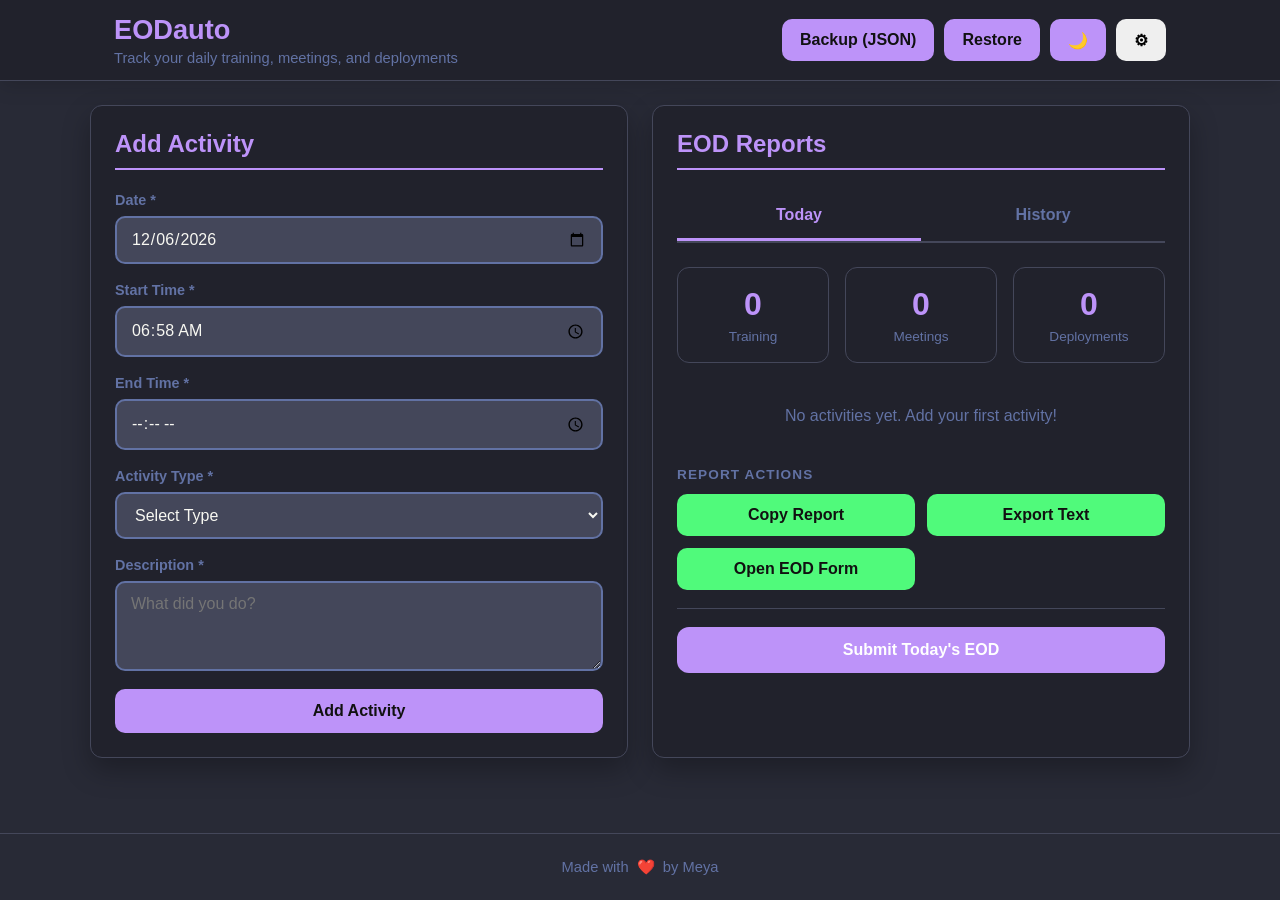
==== commit 241fba11: "added automation via tampermonkey, please read the readme for more details, thanks Vic!" ====
--- a/index.html
+++ b/index.html
@@ -45,15 +45,6 @@
                 aria-label="Application Navigation">
 
                 <button
-                    class="forms-button"
-                    id="formsBtn"
-                    type="button">
-
-                    Open EOD Form
-
-                </button>
-
-                <button
                     class="backup-button"
                     id="backupBtn"
                     type="button">
@@ -84,6 +75,16 @@
                     title="Toggle Theme">
 
                     🌙
+                </button>
+
+                <button
+                    class="settings-button"
+                    id="settingsBtn"
+                    type="button"
+                    title="Automation Settings">
+
+                    ⚙
+
                 </button>
             </nav>
         </div>
@@ -260,20 +261,45 @@
 
                         <div class="export-section">
 
+                            <div class="export-label">
+
+                                Report Actions
+
+                            </div>
+
                             <div class="export-buttons">
 
+                                <button id="copyReportBtn">
+
+                                    Copy Report
+
+                                </button>
+
                                 <button id="exportTextBtn">
 
                                     Export Text
 
                                 </button>
 
-                                <button id="copyReportBtn">
-
-                                    Copy Report
+                                <button id="formsBtn">
+
+                                    Open EOD Form
 
                                 </button>
+
                             </div>
+
+                            <hr class="report-divider">
+
+                            <button
+                                id="submitEodBtn"
+                                class="submit-eod-btn"
+                                type="button">
+
+                                Submit Today's EOD
+
+                            </button>
+
                         </div>
                     </div>
 
@@ -304,20 +330,28 @@
 
                         <div class="export-section">
 
+                            <div class="export-label">
+
+                                Report Actions
+
+                            </div>
+
                             <div class="export-buttons">
 
+                                <button id="copyHistoryBtn">
+
+                                    Copy Report
+
+                                </button>
+
                                 <button id="exportHistoryBtn">
 
                                     Export Report
 
                                 </button>
 
-                                <button id="copyHistoryBtn">
-
-                                    Copy Report
-
-                                </button>
                             </div>
+
                         </div>
                     </div>
                 </section>
@@ -438,6 +472,222 @@
             </form>
         </div>
     </div>
+
+<!-- Settings Modal -->
+
+<div
+    id="settingsModal"
+    class="modal">
+
+    <div class="modal-content">
+
+        <div class="modal-header">
+
+            <h2>Automation Settings</h2>
+            <div
+                id="automationStatus"
+                class="automation-status warning">
+
+                🟡 Setup Required
+
+            </div>
+
+            <p class="modal-subtitle">
+
+                Configure Microsoft Forms automation.
+
+            </p>
+
+        </div>
+
+        <form id="settingsForm">
+
+            <div class="form-group">
+
+                <label for="formsUrl">
+
+                    Microsoft Forms URL
+                    <small>(Change only if the form link changes.)</small>
+
+                </label>
+
+                <input
+                    type="url"
+                    id="formsUrl">
+
+            </div>
+
+            <div class="form-group">
+
+                <label for="employeeId">
+
+                    Employee ID
+
+                </label>
+
+                <input
+                    type="text"
+                    id="employeeId">
+
+            </div>
+
+            <div class="form-group">
+
+                <label for="attendanceStatus">
+
+                    Attendance Status
+
+                </label>
+
+                <select id="attendanceStatus">
+
+                    <option value="Present – Training (Bootcamp)">
+                        Present – Training (Bootcamp)
+                    </option>
+
+                    <option value="Present – Deployed (Hybrid)">
+                        Present – Deployed (Hybrid)
+                    </option>
+
+                </select>
+            </div>
+
+            <div class="form-group">
+
+                <label>
+
+                    Default Rating #1
+
+                </label>
+
+                <select id="starRating6">
+
+                    <option value="5">★★★★★</option>
+                    <option value="4">★★★★☆</option>
+                    <option value="3">★★★☆☆</option>
+                    <option value="2">★★☆☆☆</option>
+                    <option value="1">★☆☆☆☆</option>
+
+                </select>
+
+            </div>
+
+            <div class="form-group">
+
+                <label>
+
+                    Default Rating #2
+
+                </label>
+
+                <select id="starRating7">
+
+                    <option value="5">★★★★★</option>
+                    <option value="4">★★★★☆</option>
+                    <option value="3">★★★☆☆</option>
+                    <option value="2">★★☆☆☆</option>
+                    <option value="1">★☆☆☆☆</option>
+
+                </select>
+
+            </div>
+
+            <div class="form-group">
+
+                <label>
+
+                    Default Answer #8
+
+                </label>
+
+                <textarea
+                    id="defaultText8"
+                    rows="3"></textarea>
+
+            </div>
+
+            <div class="form-group">
+
+                <label>
+
+                    Default Answer #9
+
+                </label>
+
+                <textarea
+                    id="defaultText9"
+                    rows="3"></textarea>
+
+            </div>
+
+            <label class="checkbox-row">
+
+                <input
+                    type="checkbox"
+                    id="automationEnabled">
+
+                <span>
+
+                    Enable Automation
+
+                </span>
+
+            </label>
+
+            <label class="checkbox-row">
+
+                <input
+                    type="checkbox"
+                    id="autoBackup">
+
+                <span>
+
+                    Automatically backup before submission
+
+                </span>
+
+            </label>
+
+            <label class="checkbox-row">
+
+                <input
+                    type="checkbox"
+                    id="autoOpenForm">
+
+                <span>
+
+                    Open Microsoft Forms automatically
+
+                </span>
+
+            </label>
+
+            <div class="modal-actions">
+
+                <button
+                    type="button"
+                    id="cancelSettingsBtn"
+                    class="btn-secondary">
+
+                    Cancel
+
+                </button>
+
+                <button
+                    type="submit"
+                    class="btn-primary">
+
+                    Save Settings
+
+                </button>
+
+            </div>
+
+        </form>
+
+    </div>
+
+</div>
 
     <!-- Backup Modal -->
 <div
--- a/styles.css
+++ b/styles.css
@@ -1155,7 +1155,7 @@
 
     display:grid;
 
-    grid-template-columns:repeat(2,1fr);
+    grid-template-columns:repeat(auto-fit,minmax(160px,1fr));
 
     gap:12px;
 
@@ -1184,6 +1184,70 @@
     text-align:center;
 
     padding:32px 20px;
+
+}
+
+.export-label{
+
+    margin-bottom:12px;
+
+    color:var(--text-secondary);
+
+    font-size:.85rem;
+
+    font-weight:600;
+
+    text-transform:uppercase;
+
+    letter-spacing:.08em;
+
+}
+
+.report-divider{
+
+    margin:18px 0;
+
+    border:none;
+
+    border-top:1px solid var(--border);
+
+}
+
+.submit-eod-btn{
+
+    width:100%;
+
+    padding:14px 18px;
+
+    border:none;
+
+    border-radius:var(--radius);
+
+    background:var(--primary);
+
+    color:#fff;
+
+    font-size:1rem;
+
+    font-weight:700;
+
+    cursor:pointer;
+
+    transition:var(--transition);
+
+}
+
+.submit-eod-btn:hover{
+
+    background:var(--primary-hover);
+
+    transform:translateY(-2px);
+
+}
+
+.submit-eod-btn:active{
+
+    transform:translateY(0);
 
 }
 
@@ -1542,6 +1606,101 @@
 
 }
 
+/* ==========================================================
+   AUTOMATION STATUS
+========================================================== */
+
+.automation-status{
+
+    display:flex;
+    align-items:center;
+    gap:6px;
+
+    padding:8px 14px;
+
+    border-radius:999px;
+
+    font-size:.85rem;
+
+    font-weight:600;
+
+    white-space:nowrap;
+
+}
+
+.automation-status.ready{
+
+    background:rgba(80,250,123,.15);
+    color:var(--success);
+
+}
+
+.automation-status.warning{
+
+    background:rgba(255,184,77,.15);
+    color:#ffb84d;
+
+}
+
+.automation-status.error{
+
+    background:rgba(255,85,85,.15);
+    color:var(--danger);
+
+}
+
+/* ==========================================================
+   EOD ACTION BUTTONS
+========================================================== */
+
+.eod-actions{
+
+    display:flex;
+
+    gap:12px;
+
+    flex-wrap:wrap;
+
+}
+
+.submit-button{
+
+    flex:1;
+
+    min-width:220px;
+
+    background:var(--primary);
+
+    color:white;
+
+    border:none;
+
+    border-radius:var(--radius);
+
+    padding:12px 20px;
+
+    font-weight:600;
+
+    cursor:pointer;
+
+    transition:var(--transition);
+
+}
+
+.submit-button:hover{
+
+    background:var(--primary-hover);
+
+    transform:translateY(-1px);
+
+}
+
+.forms-button{
+
+    white-space:nowrap;
+
+}
+
 /* =========================================================
    TOASTS
 ========================================================= */
@@ -1866,7 +2025,11 @@
 
     .export-buttons{
 
-        grid-template-columns:1fr;
+        display:grid;
+
+        grid-template-columns:repeat(auto-fit,minmax(160px,1fr));
+
+        gap:12px;
 
     }
 
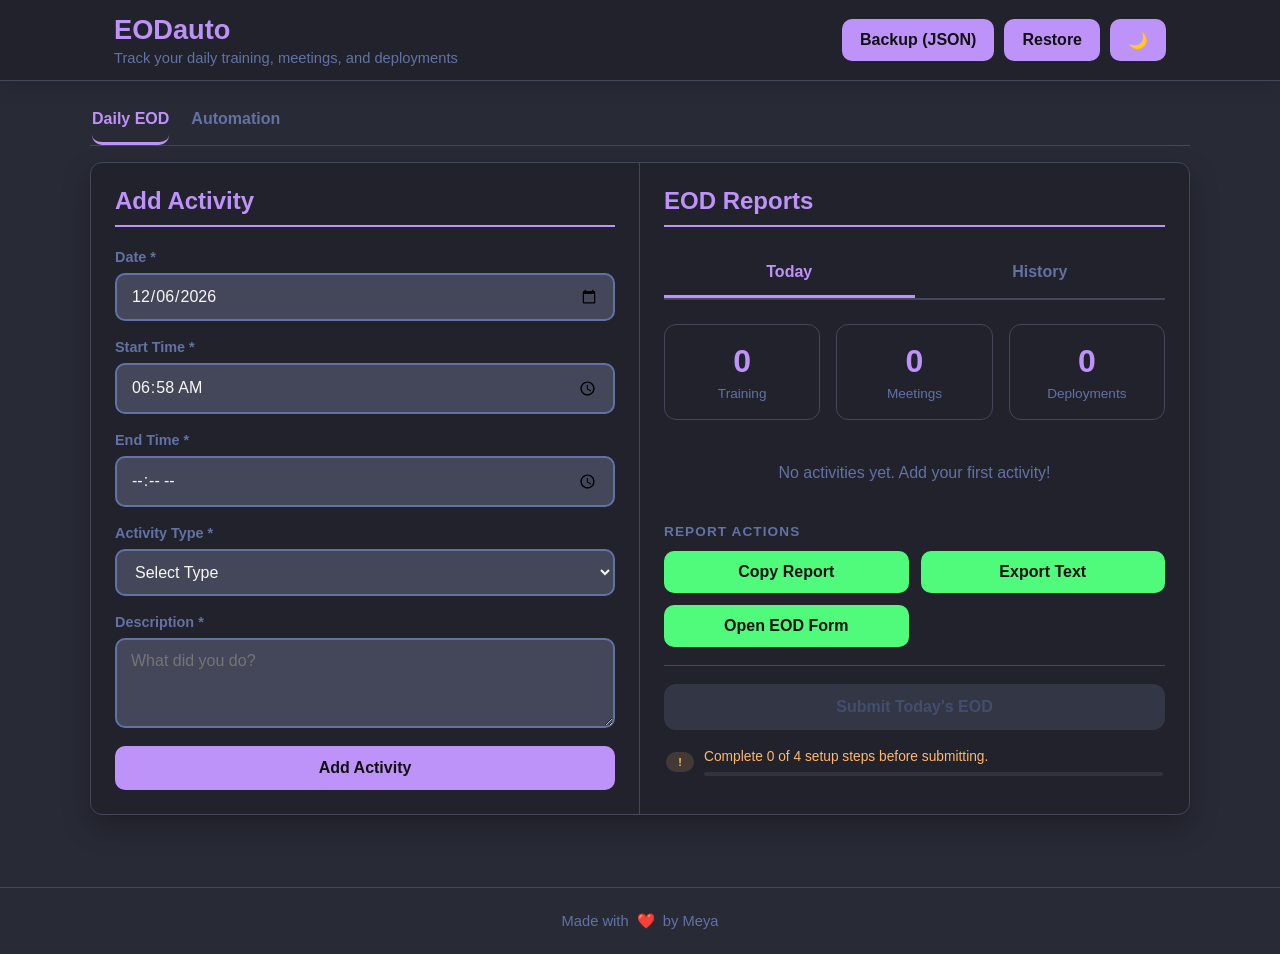
==== commit 13406d5a: "feat: automation onboarding, UI Redesign part 1, QOL Fixes, updated tampermonkey script" ====
--- a/index.html
+++ b/index.html
@@ -76,16 +76,6 @@
 
                     🌙
                 </button>
-
-                <button
-                    class="settings-button"
-                    id="settingsBtn"
-                    type="button"
-                    title="Automation Settings">
-
-                    ⚙
-
-                </button>
             </nav>
         </div>
     </header>
@@ -95,10 +85,19 @@
 
         <div class="container">
 
-            <div class="main-content">
+            <div class="app-view-switcher" aria-label="Workspace view">
+                <button class="app-view-button active" type="button" data-view="daily">
+                    Daily EOD
+                </button>
+                <button class="app-view-button" type="button" data-view="automation">
+                    Automation
+                </button>
+            </div>
+
+            <div class="main-content" id="mainContent" data-view="daily">
 
                 <!-- Activity Form -->
-                <section class="card">
+                <section class="card daily-view activity-card">
 
                     <h2>Add Activity</h2>
 
@@ -187,7 +186,7 @@
                 </section>
 
                 <!-- Reports -->
-                <section class="card">
+                <section class="card daily-view reports-card">
 
                     <h2>EOD Reports</h2>
                     <div
@@ -300,6 +299,10 @@
 
                             </button>
 
+                            <div id="automationSetupReminder" class="automation-setup-reminder">
+                                Complete all automation setup steps before submitting.
+                            </div>
+
                         </div>
                     </div>
 
@@ -354,6 +357,162 @@
 
                         </div>
                     </div>
+                </section>
+
+                <!-- Automation Setup -->
+                <section class="card automation-view automation-wizard-card">
+                    <h2>Automation Setup</h2>
+
+                    <div class="wizard-checklist">
+
+                        <details class="wizard-step" id="wizardStepTampermonkey">
+                            <summary class="wizard-step-summary">
+                                <div>
+                                    <div class="wizard-step-title">Install Tampermonkey</div>
+                                    <div class="wizard-step-copy">
+                                        Install the browser extension that runs EODAuto automation.
+                                    </div>
+                                </div>
+                                <div class="wizard-step-action">
+                                    <label class="wizard-checkbox">
+                                        <input type="checkbox" id="setupTampermonkeyCheckbox">
+                                        <span>Installed</span>
+                                    </label>
+                                </div>
+                            </summary>
+                            <div class="wizard-step-content">
+                                <p><a href="https://tampermonkey.net/?ext=dhdg&browser=chrome" target="_blank" rel="noopener">Download Tampermonkey</a> and install it in your browser. After installation, return here and check the box.</p>
+                            </div>
+                        </details>
+
+                        <details class="wizard-step" id="wizardStepScript">
+                            <summary class="wizard-step-summary">
+                                <div>
+                                    <div class="wizard-step-title">Install EODAuto Automation</div>
+                                    <div class="wizard-step-copy">
+                                        Open the automation script so Tampermonkey can install it automatically.
+                                    </div>
+                                </div>
+                                <div class="wizard-step-action">
+                                    <label class="wizard-checkbox">
+                                        <input type="checkbox" id="setupScriptCheckbox">
+                                        <span>Installed</span>
+                                    </label>
+                                </div>
+                            </summary>
+                            <div class="wizard-step-content">
+                                <ol>
+                                    <li>Open the EODAuto script on GitHub Gist: <a href="https://gist.github.com/CGMejia2001/66a2e7a3972d83bdd9325d8642da30ff" target="_blank" rel="noopener">View Gist</a>.</li>
+                                    <li>After installing the Tampermonkey extension, open your browser's extensions list and click Tampermonkey.</li>
+                                    <li>In Tampermonkey, click <strong>Dashboard</strong>. When redirected, click the <strong>+</strong> (create) icon to add a new userscript.</li>
+                                    <li>Copy the contents of the Gist and paste it into the Tampermonkey editor, then choose <strong>File &gt; Save</strong>.</li>
+                                    <li>Return to Tampermonkey's <strong>Installed Userscripts</strong> list and ensure the EODAuto script is enabled.</li>
+                                    <li>Once enabled, mark this step complete.</li>
+                                </ol>
+                            </div>
+                        </details>
+
+                        <details class="wizard-step" id="wizardStepConfigure">
+                            <summary class="wizard-step-summary">
+                                <div>
+                                    <div class="wizard-step-title">Configure Automation</div>
+                                    <div class="wizard-step-copy">
+                                        Fill in required automation settings using the form below. The checkbox will stay synced with valid automation configuration.
+                                    </div>
+                                </div>
+                                <div class="wizard-step-action">
+                                    <label class="wizard-checkbox">
+                                        <input type="checkbox" id="setupConfiguredCheckbox">
+                                        <span>Configured</span>
+                                    </label>
+                                </div>
+                            </summary>
+                            <div class="wizard-step-content">
+                                <p>Complete the inline automation settings form below and then save to keep this step aligned with your configuration.</p>
+                            </div>
+                        </details>
+
+                        <details class="wizard-step" id="wizardStepTest">
+                            <summary class="wizard-step-summary">
+                                <div>
+                                    <div class="wizard-step-title">Run Test</div>
+                                    <div class="wizard-step-copy">
+                                        Launch a small automation test and confirm Mission Control appears.
+                                    </div>
+                                </div>
+                                <div class="wizard-step-action">
+                                    <label class="wizard-checkbox">
+                                        <input type="checkbox" id="setupTestedCheckbox">
+                                        <span>Test Completed</span>
+                                    </label>
+                                </div>
+                            </summary>
+                            <div class="wizard-step-content">
+                                <p>Run the test automation and confirm Mission Control appears. After verifying the test completed successfully, check this box.</p>
+                                <div class="wizard-step-buttons">
+                                    <button type="button" id="runAutomationTestBtn" class="btn-primary">Launch Setup Test</button>
+                                    <button type="button" id="confirmTestCompletedBtn" class="btn-secondary hidden">Confirm Test Completed</button>
+                                </div>
+                            </div>
+                        </details>
+                    </div>
+
+                </section>
+
+                <section class="card automation-view automation-settings-card" id="automationSettingsCard">
+                    <h2>Automation Settings</h2>
+                    <form id="settingsForm" class="settings-card-form" onsubmit="return false;">
+                        <div class="form-group">
+                            <label for="formsUrl">Microsoft Forms URL</label>
+                            <input type="url" id="formsUrl" placeholder="https://..." required>
+                        </div>
+                        <div class="form-group">
+                            <label for="employeeId">Employee ID</label>
+                            <input type="text" id="employeeId" placeholder="Employee ID">
+                        </div>
+                        <div class="form-group">
+                            <label for="attendanceStatus">Attendance Status</label>
+                            <select id="attendanceStatus">
+                                <option value="Present – Training (Bootcamp)">Present – Training (Bootcamp)</option>
+                                <option value="Present – Deployed (Hybrid)">Present – Deployed (Hybrid)</option>
+                            </select>
+                        </div>
+                        <div class="form-group">
+                            <label for="starRating6">How confident are you with today's topics?</label>
+                            <select id="starRating6">
+                                <option value="5">★★★★★</option>
+                                <option value="4">★★★★☆</option>
+                                <option value="3">★★★☆☆</option>
+                                <option value="2">★★☆☆☆</option>
+                                <option value="1">★☆☆☆☆</option>
+                            </select>
+                        </div>
+                        <div class="form-group">
+                            <label for="starRating7">How would you rate today's training/deployment session?</label>
+                            <select id="starRating7">
+                                <option value="5">★★★★★</option>
+                                <option value="4">★★★★☆</option>
+                                <option value="3">★★★☆☆</option>
+                                <option value="2">★★☆☆☆</option>
+                                <option value="1">★☆☆☆☆</option>
+                            </select>
+                        </div>
+                        <div class="form-group">
+                            <label for="defaultText8">Do you have any questions or support needed?</label>
+                            <textarea id="defaultText8" rows="3"></textarea>
+                        </div>
+                        <div class="form-group">
+                            <label for="defaultText9">Additional Feedback or Comments</label>
+                            <textarea id="defaultText9" rows="3"></textarea>
+                        </div>
+                        <label class="checkbox-row">
+                            <input type="checkbox" id="autoBackup">
+                            <span>Automatically backup before submission</span>
+                        </label>
+                        <div class="modal-actions">
+                            <button type="button" id="saveSettingsBtn" class="btn-primary">Save Settings</button>
+                        </div>
+                    </form>
                 </section>
             </div>
         </div>
@@ -473,221 +632,6 @@
         </div>
     </div>
 
-<!-- Settings Modal -->
-
-<div
-    id="settingsModal"
-    class="modal">
-
-    <div class="modal-content">
-
-        <div class="modal-header">
-
-            <h2>Automation Settings</h2>
-            <div
-                id="automationStatus"
-                class="automation-status warning">
-
-                🟡 Setup Required
-
-            </div>
-
-            <p class="modal-subtitle">
-
-                Configure Microsoft Forms automation.
-
-            </p>
-
-        </div>
-
-        <form id="settingsForm">
-
-            <div class="form-group">
-
-                <label for="formsUrl">
-
-                    Microsoft Forms URL
-                    <small>(Change only if the form link changes.)</small>
-
-                </label>
-
-                <input
-                    type="url"
-                    id="formsUrl">
-
-            </div>
-
-            <div class="form-group">
-
-                <label for="employeeId">
-
-                    Employee ID
-
-                </label>
-
-                <input
-                    type="text"
-                    id="employeeId">
-
-            </div>
-
-            <div class="form-group">
-
-                <label for="attendanceStatus">
-
-                    Attendance Status
-
-                </label>
-
-                <select id="attendanceStatus">
-
-                    <option value="Present – Training (Bootcamp)">
-                        Present – Training (Bootcamp)
-                    </option>
-
-                    <option value="Present – Deployed (Hybrid)">
-                        Present – Deployed (Hybrid)
-                    </option>
-
-                </select>
-            </div>
-
-            <div class="form-group">
-
-                <label>
-
-                    Default Rating #1
-
-                </label>
-
-                <select id="starRating6">
-
-                    <option value="5">★★★★★</option>
-                    <option value="4">★★★★☆</option>
-                    <option value="3">★★★☆☆</option>
-                    <option value="2">★★☆☆☆</option>
-                    <option value="1">★☆☆☆☆</option>
-
-                </select>
-
-            </div>
-
-            <div class="form-group">
-
-                <label>
-
-                    Default Rating #2
-
-                </label>
-
-                <select id="starRating7">
-
-                    <option value="5">★★★★★</option>
-                    <option value="4">★★★★☆</option>
-                    <option value="3">★★★☆☆</option>
-                    <option value="2">★★☆☆☆</option>
-                    <option value="1">★☆☆☆☆</option>
-
-                </select>
-
-            </div>
-
-            <div class="form-group">
-
-                <label>
-
-                    Default Answer #8
-
-                </label>
-
-                <textarea
-                    id="defaultText8"
-                    rows="3"></textarea>
-
-            </div>
-
-            <div class="form-group">
-
-                <label>
-
-                    Default Answer #9
-
-                </label>
-
-                <textarea
-                    id="defaultText9"
-                    rows="3"></textarea>
-
-            </div>
-
-            <label class="checkbox-row">
-
-                <input
-                    type="checkbox"
-                    id="automationEnabled">
-
-                <span>
-
-                    Enable Automation
-
-                </span>
-
-            </label>
-
-            <label class="checkbox-row">
-
-                <input
-                    type="checkbox"
-                    id="autoBackup">
-
-                <span>
-
-                    Automatically backup before submission
-
-                </span>
-
-            </label>
-
-            <label class="checkbox-row">
-
-                <input
-                    type="checkbox"
-                    id="autoOpenForm">
-
-                <span>
-
-                    Open Microsoft Forms automatically
-
-                </span>
-
-            </label>
-
-            <div class="modal-actions">
-
-                <button
-                    type="button"
-                    id="cancelSettingsBtn"
-                    class="btn-secondary">
-
-                    Cancel
-
-                </button>
-
-                <button
-                    type="submit"
-                    class="btn-primary">
-
-                    Save Settings
-
-                </button>
-
-            </div>
-
-        </form>
-
-    </div>
-
-</div>
 
     <!-- Backup Modal -->
 <div
@@ -772,4 +716,4 @@
     <script src="script.js"></script>
 
 </body>
-</html>+</html>
--- a/styles.css
+++ b/styles.css
@@ -335,17 +335,146 @@
    MAIN GRID
 ========================================================= */
 
+.app-view-switcher{
+
+    display:flex;
+
+    gap:22px;
+
+    margin-bottom:16px;
+
+    border-bottom:1px solid var(--border);
+
+    padding:0 2px;
+
+}
+
+.app-view-button{
+
+    min-height:40px;
+
+    padding:0 0 10px;
+
+    border:0;
+
+    border-bottom:3px solid transparent;
+
+    background:transparent;
+
+    color:var(--text-secondary);
+
+    font-weight:700;
+
+    cursor:pointer;
+
+    position:relative;
+
+    transition:
+        color .2s ease,
+        border-color .2s ease,
+        transform .2s ease;
+
+}
+
+.app-view-button:hover{
+
+    color:var(--text-primary);
+
+    transform:translateY(-1px);
+
+}
+
+.app-view-button.active{
+
+    background:transparent;
+
+    border-bottom-color:var(--primary);
+
+    color:var(--primary);
+
+}
+
 .main-content{
 
     display:grid;
+
+    align-items:stretch;
 
     grid-template-columns:
 
         minmax(320px,1fr)
         minmax(320px,1fr);
 
-    gap:24px;
-
+    gap:0;
+
+    overflow:hidden;
+
+    background:var(--card-bg);
+
+    border:1px solid var(--border);
+
+    border-radius:var(--radius);
+
+    box-shadow:var(--shadow);
+
+}
+
+.main-content[data-view="daily"] .automation-view,
+.main-content[data-view="automation"] .daily-view{
+
+    display:none;
+
+}
+
+.main-content[data-view="daily"] .daily-view,
+.main-content[data-view="automation"] .automation-view{
+
+    animation:viewSwipeIn .28s ease both;
+
+}
+
+.automation-settings-card {
+    display: flex;
+    flex-direction: column;
+    justify-content: space-between;
+    min-height: 320px;
+}
+
+.settings-card-overview {
+    display: grid;
+    gap: 14px;
+}
+
+.settings-card-row {
+    display: flex;
+    justify-content: space-between;
+    gap: 12px;
+    padding: 10px 14px;
+    background: rgba(255,255,255,0.06);
+    border-radius: 10px;
+}
+
+.settings-card-label {
+    font-weight: 600;
+    color: var(--text);
+}
+
+.settings-card-value {
+    color: var(--secondary);
+    text-align: right;
+}
+
+.settings-card-status {
+    margin-top: 18px;
+    font-size: 0.95rem;
+    color: var(--text);
+    line-height: 1.6;
+}
+
+.settings-card-actions {
+    margin-top: 24px;
+    display: flex;
+    justify-content: flex-start;
 }
 
 /* =========================================================
@@ -366,6 +495,25 @@
 
 }
 
+.main-content > .card{
+
+    background:transparent;
+
+    border:0;
+
+    border-radius:0;
+
+    box-shadow:none;
+
+}
+
+.main-content[data-view="daily"] .activity-card,
+.main-content[data-view="automation"] .automation-wizard-card{
+
+    border-right:1px solid var(--border);
+
+}
+
 .card h2{
 
     color:var(--primary);
@@ -376,6 +524,238 @@
 
     border-bottom:2px solid var(--primary);
 
+}
+
+/* =========================================================
+   Wizard
+========================================================= */
+
+.automation-wizard-card {
+    display:flex;
+    flex-direction:column;
+    gap:18px;
+}
+
+.wizard-checklist {
+    display:flex;
+    flex-direction:column;
+    gap:14px;
+}
+
+details.wizard-step {
+    border:1px solid var(--border);
+    border-radius:var(--radius);
+    background:var(--bg-secondary);
+    transition:
+        background var(--transition),
+        border-color var(--transition),
+        transform var(--transition);
+    overflow:hidden;
+}
+
+details.wizard-step:hover {
+    border-color:rgba(189,147,249,.55);
+    transform:translateY(-1px);
+}
+
+details.wizard-step.completed {
+    border-color:var(--success);
+    background:rgba(80,250,123,.08);
+    box-shadow: 0 0 0 2px rgba(80,250,123,0.18);
+}
+
+.wizard-step-summary {
+    display:flex;
+    justify-content:space-between;
+    align-items:center;
+    gap:16px;
+    padding:18px 20px;
+    cursor:pointer;
+    list-style:none;
+    position:relative;
+    padding-right:62px;
+}
+
+.wizard-step-summary::-webkit-details-marker {
+    display:none;
+}
+
+.wizard-step-summary::after {
+    content:"";
+    position:absolute;
+    right:20px;
+    top:50%;
+    width:9px;
+    height:9px;
+    border-right:2px solid currentColor;
+    border-bottom:2px solid currentColor;
+    color:var(--text-secondary);
+    transform:translateY(-65%) rotate(45deg);
+    transition:
+        color var(--transition),
+        transform var(--transition);
+}
+
+.wizard-step-summary::before {
+    /*content:"Open";*/
+    position:absolute;
+    right:42px;
+    top:50%;
+    color:var(--text-secondary);
+    font-size:.72rem;
+    font-weight:800;
+    letter-spacing:.04em;
+    text-transform:uppercase;
+    transform:translateY(-50%);
+    transition:color var(--transition);
+}
+
+details.wizard-step[open] .wizard-step-summary::after {
+    color:var(--primary);
+    transform:translateY(-35%) rotate(225deg);
+}
+
+details.wizard-step[open] .wizard-step-summary::before {
+    /*content:"Close";*/
+    color:var(--primary);
+}
+
+details.wizard-step:hover .wizard-step-summary::after,
+details.wizard-step:hover .wizard-step-summary::before {
+    color:var(--primary);
+}
+
+.wizard-step-title {
+    font-size:1rem;
+    font-weight:700;
+    color:var(--text-primary);
+}
+
+.wizard-step-copy {
+    color:var(--text-secondary);
+    font-size:.92rem;
+    margin-top:6px;
+    line-height:1.4;
+    max-width:42rem;
+}
+
+.wizard-step-content {
+    padding:0 20px 18px;
+    color:var(--text-secondary);
+    font-size:.92rem;
+    line-height:1.6;
+    border-top:1px solid var(--border);
+    /* animate open/close */
+    max-height:0;
+    overflow:hidden;
+    transition:max-height 300ms ease, padding 300ms ease;
+}
+
+details.wizard-step[open] .wizard-step-content {
+    max-height:400px; /* large enough to fit content */
+    padding:12px 20px 18px;
+}
+
+.wizard-step-action {
+    display:flex;
+    align-items:center;
+    gap:10px;
+    flex-wrap:wrap;
+}
+
+.wizard-checkbox {
+    display:flex;
+    align-items:center;
+    gap:12px;
+    cursor:pointer;
+    color:var(--text-primary);
+    font-weight:700;
+}
+
+.wizard-checkbox input[type="checkbox"] {
+    width:18px;
+    height:18px;
+    accent-color:var(--primary);
+}
+
+.wizard-step-action button {
+    min-width: 150px;
+    padding: 12px 18px;
+    white-space: nowrap;
+}
+
+.wizard-step-content button {
+    display: inline-flex;
+    align-items: center;
+    justify-content: center;
+    min-width: 180px;
+    padding: 12px 22px;
+    white-space: nowrap;
+    margin-top: 14px;
+}
+
+.wizard-step-buttons {
+    display: flex;
+    flex-wrap: wrap;
+    gap: 12px;
+    margin-top: 14px;
+}
+
+.wizard-step-action button.btn-secondary,
+.wizard-step-action button.btn-primary,
+.wizard-step-content button.btn-secondary,
+.wizard-step-content button.btn-primary {
+    width: auto;
+}
+
+.wizard-test-actions button {
+     justify-content: flex-end;
+}
+
+.automation-status-card {
+    padding:18px 20px;
+    border:1px solid var(--border);
+    border-radius:var(--radius);
+    background:var(--bg-secondary);
+}
+
+.automation-status-card h3 {
+    color:var(--primary);
+    font-size:1.05rem;
+    margin-bottom:12px;
+}
+
+.status-grid {
+    display:grid;
+    gap:14px;
+    grid-template-columns:repeat(2,minmax(160px,1fr));
+}
+
+.status-grid div {
+    display:flex;
+    flex-direction:column;
+    gap:6px;
+}
+
+.status-label {
+    color:var(--text-secondary);
+    font-size:.82rem;
+}
+
+.status-value {
+    color:var(--text-primary);
+    font-size:1rem;
+    font-weight:700;
+}
+
+.hidden {
+    display:none !important;
+}
+
+@media (max-width:900px) {
+    .status-grid {
+        grid-template-columns:1fr;
+    }
 }
 
 .modal-buttons,
@@ -512,6 +892,8 @@
 }
 
 
+
+
 /* =========================================================
    MOBILE
 ========================================================= */
@@ -521,6 +903,15 @@
     .main-content{
 
         grid-template-columns:1fr;
+
+    }
+
+    .main-content[data-view="daily"] .activity-card,
+    .main-content[data-view="automation"] .automation-wizard-card{
+
+        border-right:0;
+
+        border-bottom:1px solid var(--border);
 
     }
 
@@ -676,7 +1067,31 @@
 
     font-weight:600;
 
-    transition:.2s;
+    transition:
+        background-color .2s ease,
+        border-color .2s ease,
+        color .2s ease,
+        box-shadow .2s ease,
+        filter .2s ease,
+        transform .2s ease;
+
+}
+
+button:hover{
+
+    box-shadow:0 8px 18px rgba(0,0,0,.14);
+
+}
+
+button:focus-visible,
+input:focus-visible,
+select:focus-visible,
+textarea:focus-visible,
+a:focus-visible{
+
+    outline:2px solid var(--primary);
+
+    outline-offset:3px;
 
 }
 
@@ -760,6 +1175,8 @@
 
     border-bottom:2px solid var(--border);
 
+    position:relative;
+
 }
 
 .tab-button{
@@ -776,6 +1193,22 @@
 
     border-bottom:3px solid transparent;
 
+    position:relative;
+
+    transition:
+        color .2s ease,
+        transform .2s ease;
+
+}
+
+.tab-button:hover{
+
+    color:var(--text-primary);
+
+    transform:translateY(-1px);
+
+    box-shadow:none;
+
 }
 
 .tab-button.active{
@@ -795,6 +1228,8 @@
 .tab-content.active{
 
     display:block;
+
+    animation:tabSwipeIn .24s ease both;
 
 }
 
@@ -1251,6 +1686,126 @@
 
 }
 
+.submit-eod-btn:disabled{
+    opacity:.55;
+    cursor:not-allowed;
+    background:var(--border);
+    color:var(--text-secondary);
+    transform:none;
+}
+
+.automation-setup-reminder {
+    margin-top:10px;
+    display:flex;
+    align-items:center;
+    gap:10px;
+    padding:8px 2px 0;
+    border:none;
+    border-radius:0;
+    background:transparent;
+    color:var(--text-secondary);
+    font-size:.86rem;
+    line-height:1.3;
+    text-align:left;
+}
+
+.automation-setup-reminder.setup-ready {
+    color:var(--success);
+}
+
+.automation-setup-reminder.setup-incomplete {
+    color:#ffb86c;
+}
+
+.setup-status-icon {
+    flex:0 0 auto;
+    min-width:28px;
+    height:20px;
+    padding:0 7px;
+    display:flex;
+    align-items:center;
+    justify-content:center;
+    border-radius:999px;
+    background:rgba(255,184,108,.16);
+    color:#ffb86c;
+    font-size:.68rem;
+    font-weight:800;
+}
+
+.setup-ready .setup-status-icon {
+    background:rgba(80,250,123,.16);
+    color:var(--success);
+}
+
+.setup-status-body {
+    flex:1;
+    min-width:0;
+    display:grid;
+    gap:6px;
+}
+
+.setup-status-title {
+    display:none;
+}
+
+.setup-ready .setup-status-title {
+    color:var(--success);
+}
+
+.setup-status-copy {
+    color:var(--text-secondary);
+}
+
+.setup-ready .setup-status-copy {
+    color:var(--success);
+}
+
+.setup-incomplete .setup-status-copy {
+    color:#ffb86c;
+}
+
+.setup-progress {
+    height:4px;
+    overflow:hidden;
+    border-radius:999px;
+    background:rgba(255,255,255,.08);
+}
+
+.setup-progress span {
+    display:block;
+    height:100%;
+    border-radius:inherit;
+    background:#ffb86c;
+    transition:width var(--transition);
+}
+
+.setup-ready .setup-progress span {
+    background:var(--success);
+}
+
+.setup-ready .setup-progress {
+    display:none;
+}
+
+@media (max-width:640px) {
+    .automation-setup-reminder {
+        align-items:flex-start;
+    }
+
+    .wizard-step-summary {
+        padding-right:44px;
+    }
+
+    .wizard-step-summary::before {
+        content:"";
+        display:none;
+    }
+
+    .wizard-step-summary::after {
+        right:20px;
+    }
+}
+
 /* =========================================================
    MODAL
 ========================================================= */
@@ -1886,6 +2441,46 @@
     to{
 
         opacity:1;
+
+    }
+
+}
+
+@keyframes tabSwipeIn{
+
+    from{
+
+        opacity:0;
+
+        transform:translateX(14px);
+
+    }
+
+    to{
+
+        opacity:1;
+
+        transform:translateX(0);
+
+    }
+
+}
+
+@keyframes viewSwipeIn{
+
+    from{
+
+        opacity:0;
+
+        transform:translateY(10px);
+
+    }
+
+    to{
+
+        opacity:1;
+
+        transform:translateY(0);
 
     }
 
@@ -2176,4 +2771,23 @@
 
 }
 
-}+
+}
+
+@media (prefers-reduced-motion:reduce){
+
+    *,
+    *::before,
+    *::after{
+
+        animation-duration:.01ms !important;
+
+        animation-iteration-count:1 !important;
+
+        scroll-behavior:auto !important;
+
+        transition-duration:.01ms !important;
+
+    }
+
+}
